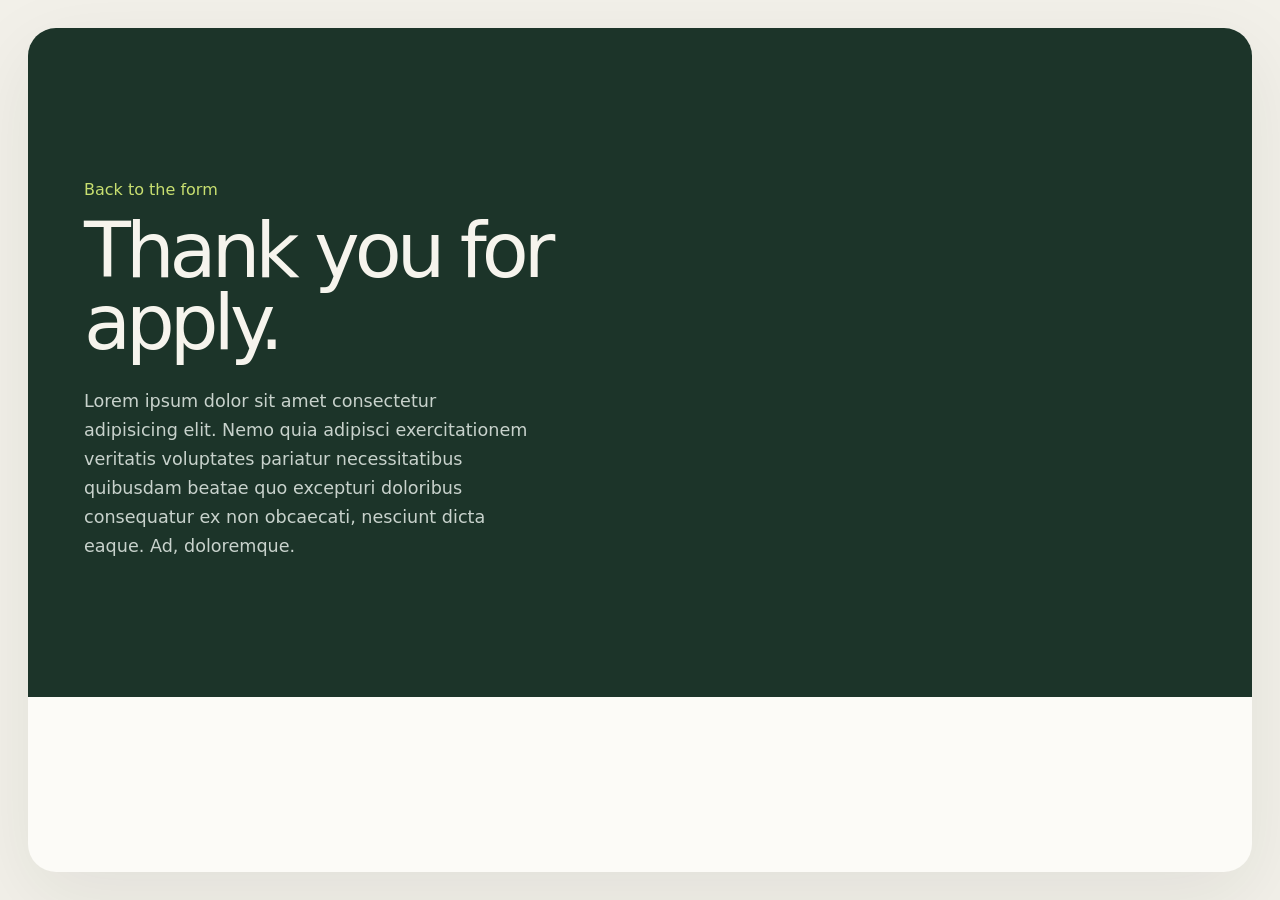
==== sub.html @ 5d8f00d7 "fixes" ====
<!doctype html>
<html lang="en">
  <head>
    <meta charset="UTF-8" />
    <meta name="viewport" content="width=device-width, initial-scale=1.0" />
    <title>Job</title>
    <link rel="stylesheet" href="css/styles.css" />
  </head>
  <body>
    <main class="page">
      <div class="shell-sub">
        <section class="intro-sub">

          <div class="intro-copy-sub">
            <p><a href="index.html" class="plain-link">Back to the form</a></p>
            
            
            <h1>Thank you for apply.</h1>
            <p class="lede">
              Lorem ipsum dolor sit amet consectetur adipisicing elit. Nemo quia adipisci exercitationem veritatis voluptates pariatur necessitatibus quibusdam beatae quo excepturi doloribus consequatur ex non obcaecati, nesciunt dicta eaque. Ad, doloremque.
            </p>
          </div>

        </section>
---- css/styles.css ----
:root {
  color: #17231d;
  background: #f2f0e9;
  font-family:
    Inter, ui-sans-serif, system-ui, -apple-system, BlinkMacSystemFont, "Segoe UI",
    sans-serif;
  font-synthesis: none;
  text-rendering: optimizeLegibility;
}

* {
  box-sizing: border-box;
}

body {
  min-width: 320px;
  margin: 0;
}

button,
input,
select,
textarea {
  font: inherit;
}

button,
select,
label {
  cursor: pointer;
}

.page {
  min-height: 100vh;
  padding: 1.75rem;
}

.shell {
  display: grid;
  grid-template-columns: minmax(340px, 0.82fr) minmax(520px, 1.18fr);
  max-width: 1500px;
  min-height: calc(100vh - 3.5rem);
  margin: 0 auto;
  overflow: hidden;
  border-radius: 1.75rem;
  background: #fcfbf7;
  box-shadow: 0 24px 80px rgba(24, 39, 30, 0.08);
}

.shell-sub {
  display: wrap;
 
  max-width: 1500px;
  min-height: calc(100vh - 3.5rem);
  margin: 0 auto;
  overflow: hidden;
  border-radius: 1.75rem;
  background: #fcfbf7;
  box-shadow: 0 24px 80px rgba(24, 39, 30, 0.08);
}


.intro {
  position: relative;
  display: flex;
  flex-direction: column;
  justify-content: space-between;
  min-width: 0;
  overflow: hidden;
  padding: 3.5rem;
  color: #f6f4ed;
  background: #1c3429;
}

.intro-copy {
  position: relative;
  z-index: 1;
  max-width: 35rem;
  padding: 5rem 0;
}

.intro-sub {
 
  min-width: 0;
  overflow: hidden;
  padding: 3.5rem;
  color: #f6f4ed;
  background: #1c3429;
}

.intro-copy-sub {
  position: relative;
  z-index: 1;
  max-width: 35rem;
  padding: 5rem 0;
}

.plain-link {
  color: #c8df70;
  text-decoration: none;
  
}

.eyebrow,
.form-kicker {
  margin: 0 0 1.25rem;
  color: #c8df70;
  font-size: 0.75rem;
  font-weight: 700;
  letter-spacing: 0.22em;
  text-transform: uppercase;
}

h1 {
  max-width: 8em;
  margin: 0;
  font-size: clamp(3rem, 6vw, 5.4rem);
  font-weight: 500;
  letter-spacing: -0.065em;
  line-height: 0.94;
}

.lede {
  max-width: 28rem;
  margin: 1.75rem 0 0;
  color: #c8d2cc;
  font-size: 1.1rem;
  line-height: 1.65;
}

.form-panel {
  display: flex;
  align-items: center;
  padding: 3.5rem clamp(3rem, 6vw, 7rem);
}

.application-form {
  width: 100%;
  max-width: 42rem;
  margin: 0 auto;
}

.form-header {
  display: flex;
  align-items: end;
  justify-content: space-between;
  gap: 1.5rem;
  margin-bottom: 2.25rem;
}

.form-kicker {
  margin-bottom: 0.5rem;
  color: #6d786f;
}

h2 {
  margin: 0;
  font-size: clamp(2rem, 4vw, 2.5rem);
  font-weight: 500;
  letter-spacing: -0.045em;
}

.form-grid {
  display: grid;
  grid-template-columns: repeat(2, minmax(0, 1fr));
  gap: 1.75rem 1.5rem;
}

.full-width {
  grid-column: 1 / -1;
}

fieldset {
  min-width: 0;
  margin: 0;
  padding: 0;
  border: 0;
}

legend,
.label-title,
.field > span:first-child,
.range-field > span:first-child {
  font-size: 0.875rem;
  font-weight: 650;
}

.field {
  display: flex;
  min-width: 0;
  flex-direction: column;
  gap: 0.625rem;
}

.field input,
.field select,
.field textarea {
  width: 100%;
  padding: 0.15rem 0 0.75rem;
  border: 0;
  border-bottom: 1px solid #ced2cc;
  border-radius: 0;
  outline: none;
  color: #17231d;
  background: transparent;
  transition: border-color 180ms ease;
}

.field input::placeholder,
.field textarea::placeholder {
  color: #9aa19b;
}

.field input:focus,
.field select:focus,
.field textarea:focus {
  border-color: #1c3429;
}

.field input[type="date"] {
  min-height: 2.45rem;
  color-scheme: light;
}

.field textarea {
  min-height: 5.5rem;
  resize: vertical;
  line-height: 1.6;
}

.radio-grid {
  display: grid;
  grid-template-columns: repeat(3, 1fr);
  gap: 0.5rem;
  margin-top: 0.75rem;
}

.choice-pill {
  position: relative;
}

.choice-pill input,
.check-card input,
.visually-hidden {
  position: absolute;
  width: 1px;
  height: 1px;
  overflow: hidden;
  opacity: 0;
}

.choice-pill span {
  display: grid;
  min-height: 3rem;
  place-items: center;
  padding: 0.65rem;
  border: 1px solid #d5d9d3;
  border-radius: 999px;
  color: #626d66;
  font-size: 0.75rem;
  font-weight: 650;
  transition: 180ms ease;
}

.choice-pill:hover span {
  border-color: #8e9a91;
}

.choice-pill input:checked + span {
  border-color: #1c3429;
  color: white;
  background: #1c3429;
}



.field-hint {
  margin: 0.25rem 0 0.75rem;
  color: #8b938d;
  font-size: 0.75rem;
}

.checkbox-grid {
  display: grid;
  grid-template-columns: repeat(4, 1fr);
  gap: 0.5rem;
}

.check-card {
  display: flex;
  min-height: 3rem;
  align-items: center;
  gap: 0.55rem;
  padding: 0.65rem 0.75rem;
  border: 1px solid #d5d9d3;
  border-radius: 0.75rem;
  color: #626d66;
  font-size: 0.75rem;
  font-weight: 650;
  transition: 180ms ease;
}

.check-card:hover {
  border-color: #8e9a91;
}

.check-card:has(input:checked) {
  border-color: #8ca04a;
  color: #26392f;
  background: #f0f5df;
}

.check-mark {
  display: grid;
  width: 1.05rem;
  height: 1.05rem;
  flex: 0 0 auto;
  place-items: center;
  border: 1px solid #adb5af;
  border-radius: 0.25rem;
}

.check-card input:checked + .check-mark {
  border-color: #1c3429;
  background: #1c3429;
}



.range-field {
  display: flex;
  flex-direction: column;
  gap: 0.75rem;
}

.range-field input {
  width: 100%;
  height: 0.3rem;
  appearance: none;
  border-radius: 999px;
  outline: none;
  background: #dce1d9;
}

.range-field input::-webkit-slider-thumb {
  width: 1.15rem;
  height: 1.15rem;
  appearance: none;
  border: 3px solid #fcfbf7;
  border-radius: 50%;
  background: #1c3429;
  box-shadow: 0 0 0 1px #1c3429;
}

.range-field input::-moz-range-thumb {
  width: 0.85rem;
  height: 0.85rem;
  border: 3px solid #fcfbf7;
  border-radius: 50%;
  background: #1c3429;
  box-shadow: 0 0 0 1px #1c3429;
}

.range-field input:focus-visible {
  outline: 2px solid #1c3429;
  outline-offset: 5px;
}

.range-labels {
  display: flex;
  justify-content: space-between;
  color: #9aa19b;
}

.upload-field {
  display: block;
}

.upload-box {
  display: flex;
  align-items: center;
  justify-content: space-between;
  gap: 1rem;
  margin-top: 0.625rem;
  padding: 1rem;
  border: 1px dashed #c8cec8;
  border-radius: 0.75rem;
  transition: border-color 180ms ease;
}

.upload-box:hover {
  border-color: #748078;
}

.upload-copy {
  color: #78817b;
  font-size: 0.875rem;
}

.upload-copy small {
  display: block;
  margin-top: 0.25rem;
  color: #9aa19b;
  font-size: 0.75rem;
}


.upload-box .success-msg {
  display: none;
  font-weight: 600;
  color: #1c3429;
}


.upload-field:has(input[type="file"]:valid) .upload-box {
  border-style: solid;
  border-color: #8ca04a;
  background-color: #f4f7ee;
}


.upload-field:has(input[type="file"]:valid) .default-msg {
  display: none;
}

.upload-field:has(input[type="file"]:valid) .success-msg {
  display: block;
}

.upload-field:has(input[type="file"]:valid) .file-button {
  background: #1c3429;
  color: #ffffff;
}

.file-button {
  flex: 0 0 auto;
  padding: 0.6rem 1rem;
  border-radius: 999px;
  color: #314239;
  background: #edf0e8;
  font-size: 0.75rem;
  font-weight: 650;
}

.form-footer {
  display: flex;
  align-items: center;
  justify-content: space-between;
  gap: 1.25rem;
  margin-top: 2.25rem;
  padding-top: 1.75rem;
  border-top: 1px solid #dcded8;
}

.form-footer p {
  max-width: 20rem;
  margin: 0;
  color: #899089;
  font-size: 0.75rem;
  line-height: 1.6;
}

.form-footer button {
  display: flex;
  align-items: center;
  justify-content: space-between;
  gap: 2rem;
  padding: 1rem 1.5rem;
  border: 0;
  border-radius: 999px;
  color: white;
  background: #1c3429;
  font-size: 0.875rem;
  font-weight: 650;
  transition: background 180ms ease;
}

.form-footer button:hover {
  background: #29493a;
}

.form-footer button span {
  transition: transform 180ms ease;
}

.form-footer button:hover span {
  transform: translateX(0.25rem);
}

.form-footer button:focus-visible {
  outline: 2px solid #1c3429;
  outline-offset: 4px;
}

@media (max-width: 900px) {
  .page {
    padding: 1.25rem;
  }

  .shell {
    grid-template-columns: 1fr;
  }

  .intro {
    min-height: 390px;
    padding: 2.5rem;
  }

  .intro-copy {
    padding: 4rem 0;
  }

  h1 {
    max-width: 10em;
  }

  .form-panel {
    padding: 3.5rem 2.5rem;
  }
}

@media (max-width: 600px) {
  .page {
    padding: 0.75rem;
  }

  .shell {
    min-height: calc(100vh - 1.5rem);
    border-radius: 1.5rem;
  }

  .intro,
  .form-panel {
    padding: 1.75rem;
  }

  .intro-copy {
    padding: 3.5rem 0;
  }

  .form-grid {
    grid-template-columns: 1fr;
  }

  .full-width {
    grid-column: auto;
  }

  .required-note {
    display: none;
  }

  .checkbox-grid {
    grid-template-columns: repeat(2, 1fr);
  }

  .form-footer {
    flex-direction: column-reverse;
    align-items: stretch;
  }

  .form-footer button {
    width: 100%;
  }
}

@media (prefers-reduced-motion: reduce) {
  *,
  *::before,
  *::after {
    scroll-behavior: auto !important;
    transition-duration: 0.01ms !important;
  }
}
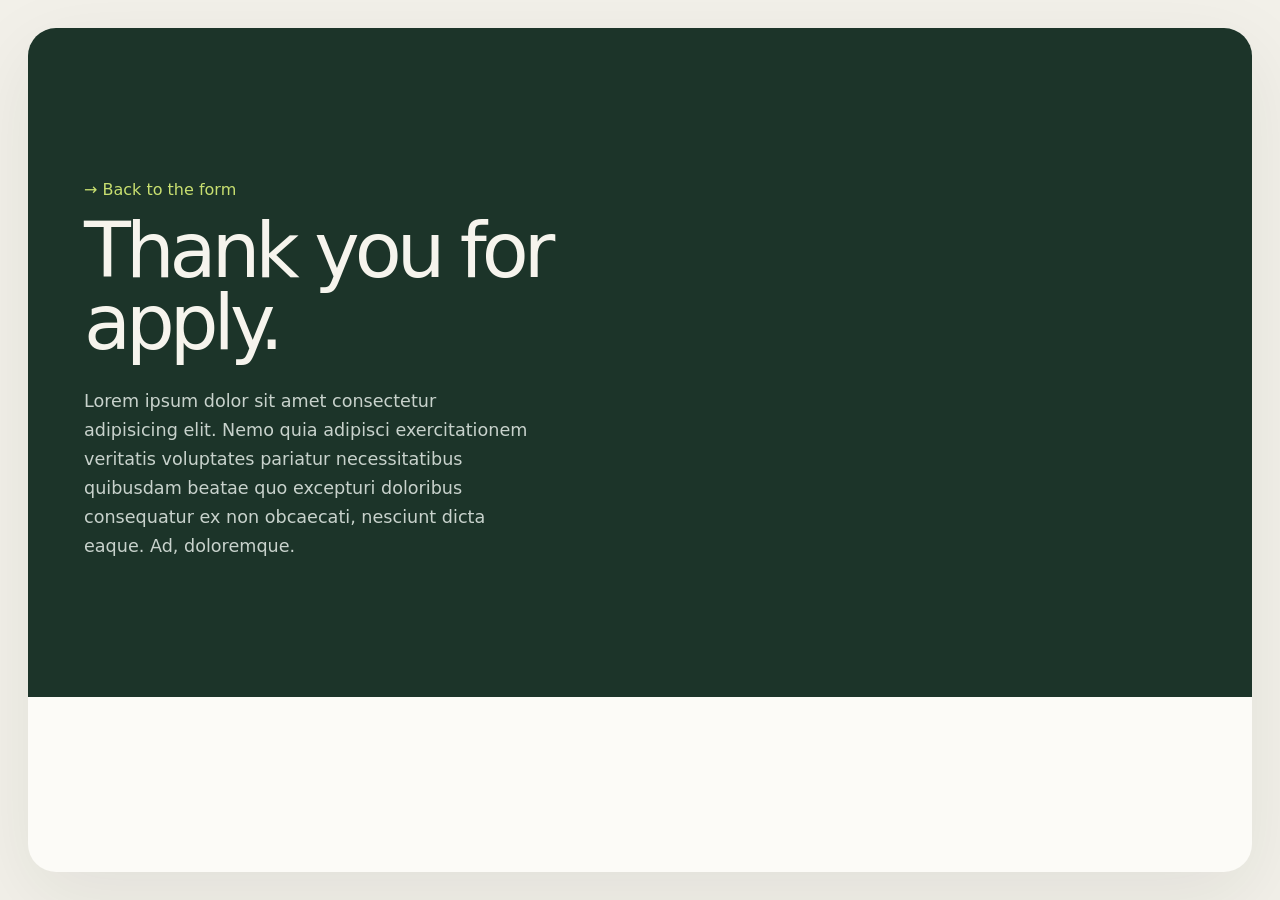
==== commit cdc290df: "Closing brackets in sub" ====
--- a/sub.html
+++ b/sub.html
@@ -12,13 +12,16 @@
         <section class="intro-sub">
 
           <div class="intro-copy-sub">
-            <p><a href="index.html" class="plain-link">Back to the form</a></p>
+            <p><a href="index.html" class="plain-link">&rarr; Back to the form</a></p>
             
             
             <h1>Thank you for apply.</h1>
             <p class="lede">
               Lorem ipsum dolor sit amet consectetur adipisicing elit. Nemo quia adipisci exercitationem veritatis voluptates pariatur necessitatibus quibusdam beatae quo excepturi doloribus consequatur ex non obcaecati, nesciunt dicta eaque. Ad, doloremque.
             </p>
-          </div>
-
+        </div>
         </section>
+      </div>
+    </main>
+  </body>
+</html>
